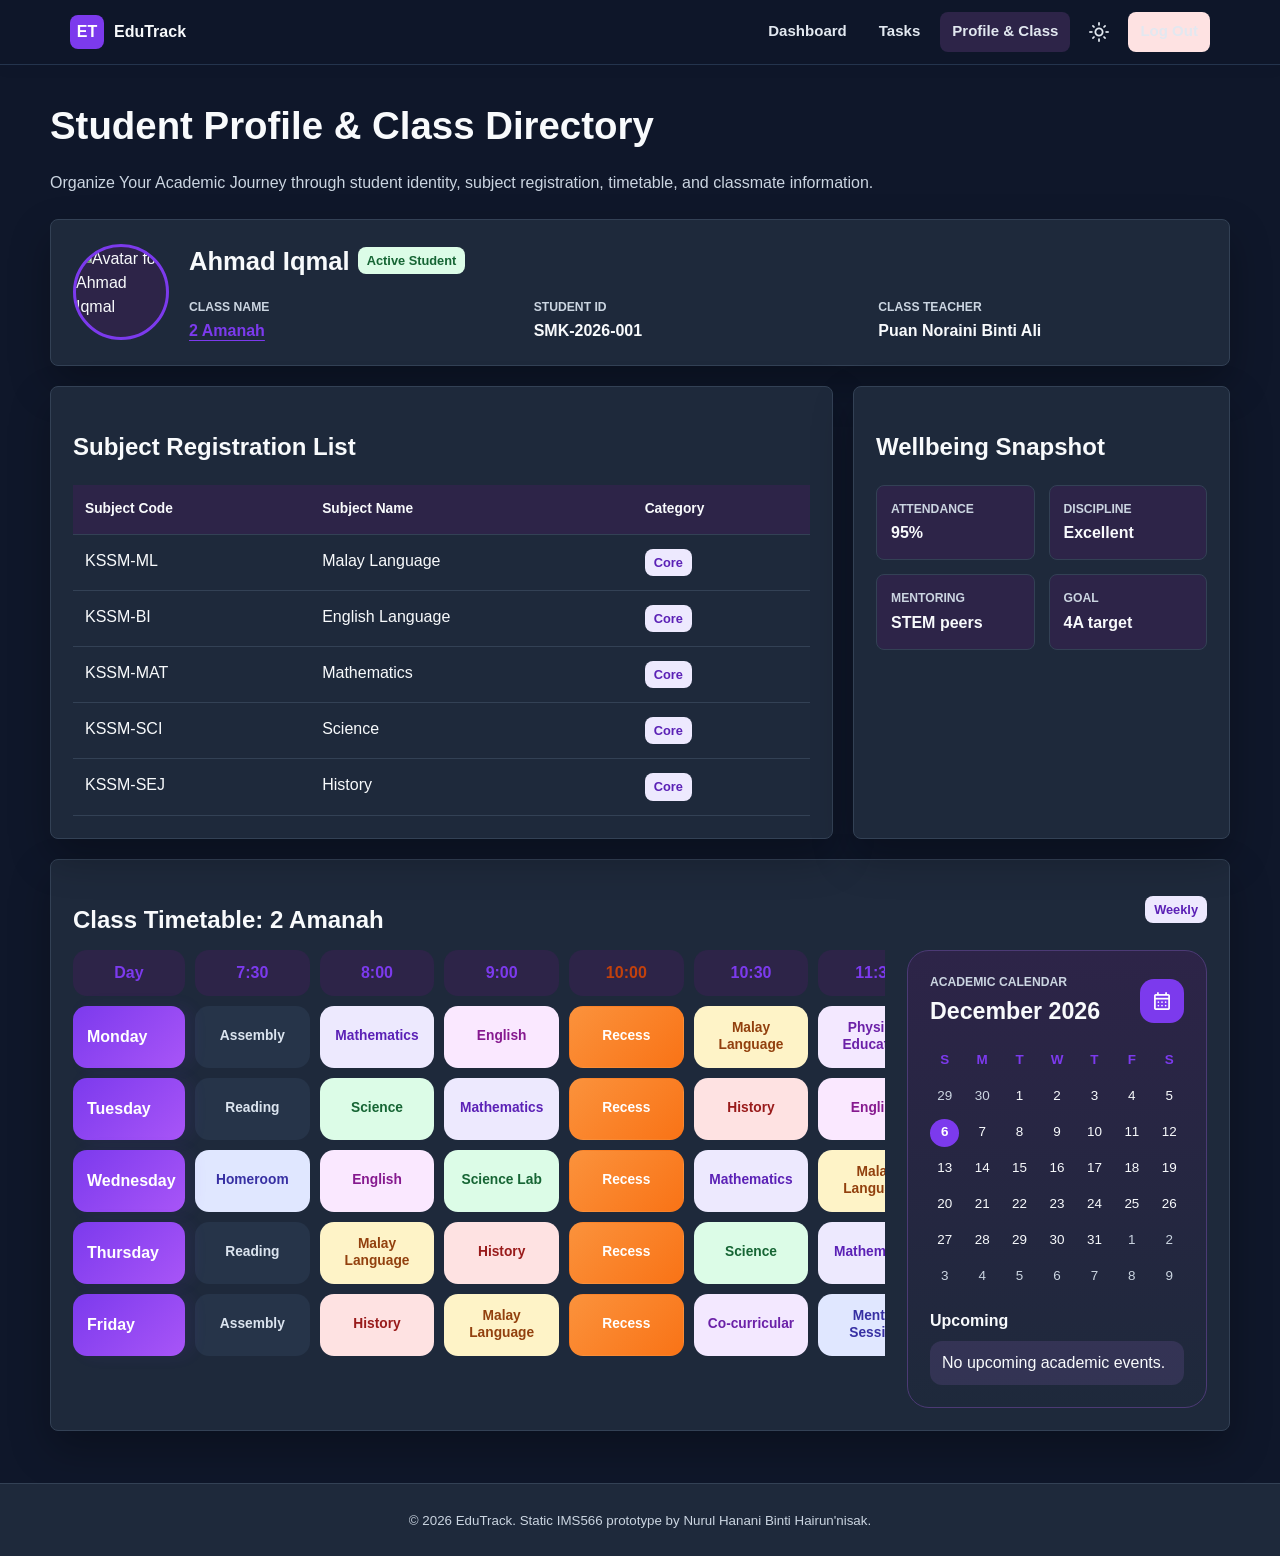
==== students.html @ fa3b0081 "Add files via upload" ====
<!DOCTYPE html>
<html lang="en">
<head>
    <meta charset="UTF-8">
    <meta name="viewport" content="width=device-width, initial-scale=1.0">
    <meta name="description" content="Student profile, subject registration, and class directory for a static productivity dashboard.">
    <title>Profile & Class | EduTrack</title>
    <link rel="preconnect" href="https://fonts.googleapis.com">
    <link rel="preconnect" href="https://fonts.gstatic.com" crossorigin>
    <link href="https://fonts.googleapis.com/css2?family=Material+Symbols+Rounded:opsz,wght,FILL,GRAD@24,500,1,0" rel="stylesheet">
    <link rel="stylesheet" href="css/style.css">
    <script defer src="js/script.js"></script>
    <script>checkAuth();</script>
</head>
<body class="app-body">
    <a class="skip-link" href="#main">Skip to content</a>
    <nav class="navbar" aria-label="Main navigation">
        <div class="nav-container">
            <a href="dashboard.html" class="nav-brand"><span class="brand-mark">ET</span> EduTrack</a>
            <button class="hamburger-toggle" id="burgerIcon" onclick="toggleMenu()" aria-label="Open navigation menu">
                <span></span><span></span><span></span>
            </button>
            <div class="nav-links" id="navLinks">
                <a href="dashboard.html" class="nav-item">Dashboard</a>
                <a href="tasks.html" class="nav-item">Tasks</a>
                <a href="students.html" class="nav-item active-link">Profile & Class</a>
                <button id="themeBtn" class="theme-toggle-btn icon-toggle" onclick="toggleTheme()" type="button" aria-label="Switch theme">
                    <span class="material-symbols-rounded">dark_mode</span>
                </button>
                <a href="#" onclick="logout()" class="nav-item logout-btn">Log Out</a>
            </div>
        </div>
    </nav>

    <main id="main" class="container">
        <header class="page-title">
            <h1>Student Profile & Class Directory</h1>
            <p class="text-muted">Organize Your Academic Journey through student identity, subject registration, timetable, and classmate information.</p>
        </header>

        <section class="card-custom mb-4">
            <div class="profile-header">
                <div class="avatar-container">
                    <img src="https://api.dicebear.com/9.x/initials/svg?seed=Ahmad%20Iqmal&backgroundColor=0f766e&textColor=ffffff" alt="Avatar for Ahmad Iqmal">
                </div>
                <div>
                    <div class="d-flex align-items-center gap-2">
                        <h2 class="profile-name">Ahmad Iqmal</h2>
                        <span class="badge badge-success">Active Student</span>
                    </div>
                    <div class="profile-meta-grid">
                        <div>
                            <span class="meta-label">Class name</span>
                            <a href="javascript:void(0)" onclick="toggleClassmates()" class="meta-value-link">2 Amanah</a>
                        </div>
                        <div>
                            <span class="meta-label">Student ID</span>
                            <span class="meta-value">SMK-2026-001</span>
                        </div>
                        <div>
                            <span class="meta-label">Class teacher</span>
                            <span class="meta-value">Puan Noraini Binti Ali</span>
                        </div>
                    </div>
                </div>
            </div>
        </section>

        <section class="grid grid-2 mb-4">
            <article class="card-custom">
                <h2>Subject Registration List</h2>
                <div class="table-wrap">
                    <table class="table-custom">
                        <thead>
                            <tr>
                                <th>Subject Code</th>
                                <th>Subject Name</th>
                                <th>Category</th>
                            </tr>
                        </thead>
                        <tbody>
                            <tr><td>KSSM-ML</td><td>Malay Language</td><td><span class="badge badge-info">Core</span></td></tr>
                            <tr><td>KSSM-BI</td><td>English Language</td><td><span class="badge badge-info">Core</span></td></tr>
                            <tr><td>KSSM-MAT</td><td>Mathematics</td><td><span class="badge badge-info">Core</span></td></tr>
                            <tr><td>KSSM-SCI</td><td>Science</td><td><span class="badge badge-info">Core</span></td></tr>
                            <tr><td>KSSM-SEJ</td><td>History</td><td><span class="badge badge-info">Core</span></td></tr>
                        </tbody>
                    </table>
                </div>
            </article>

            <aside class="card-custom">
                <h2>Wellbeing Snapshot</h2>
                <div class="registration-grid">
                    <div class="achievement-item">
                        <span class="meta-label">Attendance</span>
                        <strong>95%</strong>
                    </div>
                    <div class="achievement-item">
                        <span class="meta-label">Discipline</span>
                        <strong>Excellent</strong>
                    </div>
                    <div class="achievement-item">
                        <span class="meta-label">Mentoring</span>
                        <strong>STEM peers</strong>
                    </div>
                    <div class="achievement-item">
                        <span class="meta-label">Goal</span>
                        <strong>4A target</strong>
                    </div>
                </div>
            </aside>
        </section>

        <section class="card-custom mb-4 timetable-showcase-card">
            <div class="d-flex justify-content-between align-items-center gap-2 mb-3">
                <h2 class="mb-0">Class Timetable: 2 Amanah</h2>
                <span class="badge badge-info">Weekly</span>
            </div>
            <div class="timetable-showcase">
                <div class="schedule-scroll" aria-label="Weekly class schedule with days on the left and times on top">
                    <div class="schedule-board">
                        <div class="schedule-corner">Day</div>
                        <div class="time-slot">7:30</div>
                        <div class="time-slot">8:00</div>
                        <div class="time-slot">9:00</div>
                        <div class="time-slot recess-time">10:00</div>
                        <div class="time-slot">10:30</div>
                        <div class="time-slot">11:30</div>

                        <div class="day-label">Monday</div>
                        <div class="schedule-block assembly">Assembly</div>
                        <div class="schedule-block math">Mathematics</div>
                        <div class="schedule-block english">English</div>
                        <div class="schedule-block recess">Recess</div>
                        <div class="schedule-block bm">Malay Language</div>
                        <div class="schedule-block koko">Physical Education</div>

                        <div class="day-label">Tuesday</div>
                        <div class="schedule-block reading">Reading</div>
                        <div class="schedule-block science">Science</div>
                        <div class="schedule-block math">Mathematics</div>
                        <div class="schedule-block recess">Recess</div>
                        <div class="schedule-block history">History</div>
                        <div class="schedule-block english">English</div>

                        <div class="day-label">Wednesday</div>
                        <div class="schedule-block mentor">Homeroom</div>
                        <div class="schedule-block english">English</div>
                        <div class="schedule-block science">Science Lab</div>
                        <div class="schedule-block recess">Recess</div>
                        <div class="schedule-block math">Mathematics</div>
                        <div class="schedule-block bm">Malay Language</div>

                        <div class="day-label">Thursday</div>
                        <div class="schedule-block reading">Reading</div>
                        <div class="schedule-block bm">Malay Language</div>
                        <div class="schedule-block history">History</div>
                        <div class="schedule-block recess">Recess</div>
                        <div class="schedule-block science">Science</div>
                        <div class="schedule-block math">Mathematics</div>

                        <div class="day-label">Friday</div>
                        <div class="schedule-block assembly">Assembly</div>
                        <div class="schedule-block history">History</div>
                        <div class="schedule-block bm">Malay Language</div>
                        <div class="schedule-block recess">Recess</div>
                        <div class="schedule-block koko">Co-curricular</div>
                        <div class="schedule-block mentor">Mentor Session</div>
                    </div>
                </div>

                <aside class="calendar-widget" aria-label="Dynamic academic calendar widget">
                    <div class="calendar-widget-header">
                        <div>
                            <span class="meta-label">Academic Calendar</span>
                            <h3 id="calendarMonthLabel">Calendar</h3>
                        </div>
                        <span class="material-symbols-rounded">calendar_month</span>
                    </div>
                    <div id="calendarGrid" class="calendar-grid"></div>
                    <div id="todayAgenda" class="today-agenda">
                        <h4>Upcoming</h4>
                    </div>
                </aside>
            </div>
        </section>

        <section id="classmates-section" class="card-custom" hidden>
            <div class="d-flex justify-content-between align-items-center gap-2 mb-3">
                <h2 class="mb-0">Classmates Directory: 2 Amanah</h2>
                <button onclick="toggleClassmates()" class="btn btn-secondary" type="button">Hide list</button>
            </div>
            <div class="table-wrap">
                <table class="table-custom">
                    <thead>
                        <tr>
                            <th>Student ID</th>
                            <th>Full Name</th>
                            <th>Class Role</th>
                        </tr>
                    </thead>
                    <tbody>
                        <tr><td>SMK-2026-001</td><td>Ahmad Iqmal Bin Azman</td><td>Student</td></tr>
                        <tr><td>SMK-2026-008</td><td>Ahmad Zaki Bin Md Noor</td><td>Class Monitor</td></tr>
                        <tr><td>SMK-2026-014</td><td>Farah Aliah Binti Razali</td><td>Assistant Monitor</td></tr>
                        <tr><td>SMK-2026-021</td><td>Muhammad Harith Bin Ishak</td><td>Student</td></tr>
                    </tbody>
                </table>
            </div>
        </section>
    </main>

    <footer>
        <small>&copy; 2026 EduTrack. Static IMS566 prototype by Nurul Hanani Binti Hairun'nisak.</small>
    </footer>
</body>
</html>
---- css/style.css ----
/* IMS566 Individual Project - EduTrack */
:root {
    color-scheme: light;
    --primary: #7c3aed;
    --primary-dark: #5b21b6;
    --accent: #f59e0b;
    --success: #10b981;
    --warning: #f59e0b;
    --danger: #dc2626;
    --info: #7c3aed;
    --bg: #f5f7fb;
    --surface: #ffffff;
    --surface-soft: #f3efff;
    --text: #172033;
    --muted: #64748b;
    --border: #d9e2ec;
    --shadow: 0 10px 30px rgba(15, 23, 42, 0.08);
    --radius: 8px;
    --container: 1180px;
}

[data-theme="dark"] {
    color-scheme: dark;
    --bg: #0f172a;
    --surface: #1e293b;
    --surface-soft: #2d2448;
    --text: #f8fafc;
    --muted: #cbd5e1;
    --border: #334155;
    --shadow: 0 18px 40px rgba(0, 0, 0, 0.28);
}

* {
    box-sizing: border-box;
}

body {
    min-height: 100vh;
    margin: 0;
    background: var(--bg);
    color: var(--text);
    font-family: "Segoe UI", Arial, sans-serif;
    line-height: 1.5;
}

body.app-body {
    display: flex;
    flex-direction: column;
}

a {
    color: inherit;
}

.skip-link {
    position: absolute;
    left: -999px;
    top: 8px;
    z-index: 2000;
    padding: 10px 14px;
    background: var(--text);
    color: var(--surface);
    text-decoration: none;
    border-radius: var(--radius);
}

.skip-link:focus {
    left: 12px;
}

.login-body {
    min-height: 100vh;
    display: grid;
    place-items: center;
    padding: 24px;
    background: #161129;
}

.simple-login-card {
    width: min(526px, 100%);
    min-height: 680px;
    padding: 60px;
    border-radius: 28px;
    background: #f8fafc;
    color: #242931;
    box-shadow: 0 28px 70px rgba(0, 0, 0, 0.28);
}

.login-icon {
    width: 80px;
    height: 80px;
    display: grid;
    place-items: center;
    margin: 0 auto 22px;
    border-radius: 50%;
    background: #ede9fe;
    color: #7c3aed;
}

.login-icon .material-symbols-rounded {
    font-size: 38px;
}

.simple-login-card h1 {
    margin: 0;
    text-align: center;
    font-size: 2.2rem;
    line-height: 1.1;
}

.login-subtitle {
    margin: 10px 0 44px;
    text-align: center;
    color: #5f6671;
}

.login-form {
    display: grid;
    gap: 20px;
}

.form-group {
    margin-top: 18px;
}

.form-label {
    display: block;
    margin-bottom: 6px;
    font-size: 0.9rem;
    font-weight: 700;
    color: #6b7280;
}

.form-control {
    width: 100%;
    min-height: 62px;
    padding: 14px 20px;
    border: 1px solid #dbe4ef;
    border-radius: 14px;
    background: #ffffff;
    color: #242931;
    font: inherit;
    font-size: 1.1rem;
}

.form-control:focus {
    outline: 3px solid rgba(15, 118, 110, 0.18);
    border-color: var(--primary);
}

.helper-text,
.text-muted {
    color: var(--muted);
}

.error-text {
    min-height: 22px;
    color: var(--danger);
    font-weight: 700;
    margin: 14px 0 0;
}

.btn {
    display: inline-flex;
    align-items: center;
    justify-content: center;
    gap: 8px;
    min-height: 58px;
    padding: 10px 16px;
    border: 1px solid transparent;
    border-radius: var(--radius);
    cursor: pointer;
    font: inherit;
    font-weight: 700;
    text-decoration: none;
}

.btn-primary {
    background: linear-gradient(135deg, #7c3aed, #c084fc);
    color: #ffffff;
}

.btn-primary:hover {
    background: var(--primary-dark);
}

.btn-secondary {
    background: var(--surface-soft);
    color: var(--text);
    border-color: var(--border);
}

.btn-link {
    color: var(--primary);
    font-weight: 700;
    text-decoration: none;
}

.login-divider {
    height: 1px;
    margin: 52px 0 14px;
    background: #dbe4ef;
}

.register-line {
    margin: 0;
    text-align: center;
    color: #666d78;
}

.register-line a {
    color: #7c3aed;
    font-weight: 800;
    text-decoration: none;
}

.navbar {
    position: sticky;
    top: 0;
    z-index: 1000;
    background: var(--surface);
    border-bottom: 1px solid var(--border);
    box-shadow: 0 4px 14px rgba(15, 23, 42, 0.04);
}

.nav-container {
    max-width: var(--container);
    margin: 0 auto;
    padding: 12px 20px;
    display: flex;
    align-items: center;
    justify-content: space-between;
    gap: 16px;
}

.nav-brand {
    display: flex;
    align-items: center;
    gap: 10px;
    color: var(--primary);
    font-weight: 800;
    text-decoration: none;
}

.brand-mark {
    width: 34px;
    height: 34px;
    display: grid;
    place-items: center;
    border-radius: var(--radius);
    background: var(--primary);
    color: #ffffff;
}

.nav-links {
    display: flex;
    align-items: center;
    gap: 8px;
}

.nav-item,
.theme-toggle-btn {
    min-height: 40px;
    padding: 8px 12px;
    border-radius: var(--radius);
    color: var(--text);
    text-decoration: none;
    font-weight: 700;
    font-size: 0.94rem;
    border: 0;
    background: transparent;
    cursor: pointer;
}

.icon-toggle {
    width: 42px;
    padding: 0;
    display: inline-grid;
    place-items: center;
}

.material-symbols-rounded {
    font-size: 22px;
    line-height: 1;
}

.inline-icon {
    margin-right: 8px;
    vertical-align: -4px;
}

.nav-item:hover,
.theme-toggle-btn:hover,
.active-link {
    background: var(--surface-soft);
    color: var(--primary);
}

.logout-btn {
    background: #fee2e2;
    color: #991b1b;
}

.hamburger-toggle {
    display: none;
    width: 42px;
    height: 42px;
    border: 1px solid var(--border);
    border-radius: var(--radius);
    background: var(--surface);
    cursor: pointer;
}

.hamburger-toggle span {
    display: block;
    width: 20px;
    height: 2px;
    margin: 4px auto;
    background: var(--text);
}

.container {
    width: min(var(--container), calc(100% - 40px));
    margin: 32px auto;
    flex: 1;
}

.dashboard-page {
    background:
        radial-gradient(circle at top left, rgba(124, 58, 237, 0.12), transparent 28rem),
        var(--bg);
}

[data-theme="dark"] .navbar {
    background: rgba(15, 23, 42, 0.92);
    backdrop-filter: blur(16px);
    border-bottom-color: #24344d;
}

[data-theme="dark"] .nav-brand {
    color: #f8fafc;
}

[data-theme="dark"] .nav-item,
[data-theme="dark"] .theme-toggle-btn {
    color: #e2e8f0;
}

[data-theme="dark"] .dashboard-page .page-title h1,
[data-theme="dark"] .dashboard-page .page-title p {
    color: #f8fafc;
}

.floating-panel {
    position: relative;
    overflow: hidden;
    background: var(--surface);
    color: var(--text);
    border-color: var(--border);
    border-left: 5px solid #8b5cf6;
    box-shadow: var(--shadow);
}

.floating-panel::before {
    content: "";
    position: absolute;
    inset: 0;
    pointer-events: none;
    background: linear-gradient(135deg, rgba(124, 58, 237, 0.08), transparent 34%);
}

.floating-panel .text-muted,
.floating-panel .metric-label {
    color: var(--muted);
}

[data-theme="dark"] .floating-panel {
    background: #1e293b;
    color: #ffffff;
    border-color: #334155;
    box-shadow: 0 22px 55px rgba(0, 0, 0, 0.28);
}

[data-theme="dark"] .floating-panel .text-muted,
[data-theme="dark"] .floating-panel .metric-label {
    color: #e2e8f0;
}

.accent-blue {
    border-left-color: #8b5cf6;
}

.accent-green {
    border-left-color: #10b981;
}

.accent-orange {
    border-left-color: #f59e0b;
}

.page-title {
    margin-bottom: 24px;
}

.page-title h1,
.page-title h2 {
    margin: 0 0 8px;
    font-size: clamp(1.7rem, 3vw, 2.45rem);
    letter-spacing: 0;
}

.grid {
    display: grid;
    gap: 20px;
}

.grid-3 {
    grid-template-columns: repeat(3, minmax(0, 1fr));
}

.grid-2 {
    grid-template-columns: minmax(0, 1.35fr) minmax(280px, 0.65fr);
}

.card-custom {
    background: var(--surface);
    border: 1px solid var(--border);
    border-radius: var(--radius);
    padding: 22px;
    box-shadow: var(--shadow);
}

.metric-label {
    margin: 0 0 8px;
    color: var(--muted);
    font-weight: 700;
}

.stat-number {
    margin: 0;
    font-size: clamp(1.7rem, 3vw, 2.4rem);
    line-height: 1.1;
    font-weight: 800;
}

.stat-blue {
    color: #7c3aed;
}

.stat-green {
    color: #10b981;
}

.stat-orange {
    color: #f59e0b;
}

.countdown-banner {
    background: linear-gradient(135deg, #7c3aed, #a855f7);
    color: #ffffff;
    box-shadow: var(--shadow);
    border-left: 0;
}

.countdown-flex-wrapper {
    display: flex;
    justify-content: space-between;
    gap: 22px;
    align-items: center;
}

.countdown-title {
    margin: 0 0 4px;
    font-size: 1.1rem;
}

.countdown-subtitle {
    margin: 0;
    color: rgba(255, 255, 255, 0.82);
}

.countdown-timer-display {
    display: grid;
    grid-template-columns: repeat(4, 72px);
    gap: 10px;
}

.countdown-unit {
    text-align: center;
}

.countdown-box {
    display: block;
    padding: 10px 6px;
    border-radius: 12px;
    background: rgba(255, 255, 255, 0.2);
    font-size: 1.35rem;
    font-weight: 800;
}

.countdown-label {
    display: block;
    margin-top: 5px;
    color: rgba(255, 255, 255, 0.78);
}

.table-wrap {
    overflow-x: auto;
}

.table-custom {
    width: 100%;
    border-collapse: collapse;
    min-width: 660px;
}

.table-custom th,
.table-custom td {
    padding: 14px 12px;
    border-bottom: 1px solid var(--border);
    text-align: left;
    vertical-align: top;
}

.table-custom th {
    background: var(--surface-soft);
    color: var(--text);
    font-size: 0.86rem;
}

.floating-panel .table-custom th {
    background: transparent;
    color: var(--text);
}

.floating-panel .table-custom td,
.floating-panel .table-custom th {
    border-bottom-color: var(--border);
}

[data-theme="dark"] .floating-panel .table-custom th {
    color: #e2e8f0;
}

[data-theme="dark"] .floating-panel .table-custom td,
[data-theme="dark"] .floating-panel .table-custom th {
    border-bottom-color: #3b4b63;
}

.table-custom tr:hover td {
    background: rgba(15, 118, 110, 0.05);
}

.badge {
    display: inline-flex;
    align-items: center;
    min-height: 26px;
    padding: 4px 9px;
    border-radius: var(--radius);
    font-size: 0.8rem;
    font-weight: 800;
    white-space: nowrap;
}

.badge-success {
    background: #dcfce7;
    color: #166534;
}

.badge-warning {
    background: #fef3c7;
    color: #92400e;
}

.badge-info {
    background: #ede9fe;
    color: #5b21b6;
}

.badge-danger {
    background: #fee2e2;
    color: #991b1b;
}

.progress-container {
    height: 12px;
    border-radius: 999px;
    overflow: hidden;
    background: var(--surface-soft);
}

.progress-bar {
    height: 100%;
    border-radius: 999px;
    background: linear-gradient(90deg, #7c3aed, #c084fc);
}

.chart-box {
    position: relative;
    height: 210px;
}

.achievement-list,
.task-summary {
    display: grid;
    gap: 14px;
}

.achievement-item,
.task-card {
    padding: 14px;
    border: 1px solid var(--border);
    border-radius: var(--radius);
    background: var(--surface-soft);
}

.floating-panel .achievement-item,
.mini-insight {
    background: var(--surface-soft);
    border-color: var(--border);
}

[data-theme="dark"] .floating-panel .achievement-item,
[data-theme="dark"] .mini-insight {
    background: rgba(15, 23, 42, 0.38);
    border-color: #3b4b63;
}

.mentor-card {
    display: grid;
    align-content: start;
    gap: 16px;
}

.mini-insight {
    display: flex;
    gap: 12px;
    align-items: center;
    padding: 14px;
    border: 1px solid var(--border);
    border-radius: var(--radius);
}

.mini-insight .material-symbols-rounded {
    color: #a855f7;
    font-size: 30px;
}

.task-overview-grid {
    grid-template-columns: minmax(0, 1.3fr) minmax(280px, 0.7fr);
    align-items: stretch;
}

.task-distribution-card .chart-box {
    height: 330px;
}

.completion-card {
    display: grid;
    align-content: center;
}

.completion-rate {
    font-size: clamp(4rem, 8vw, 7rem);
    letter-spacing: 0;
}

.task-actions {
    display: flex;
    gap: 8px;
}

.icon-action {
    width: 34px;
    height: 34px;
    display: inline-grid;
    place-items: center;
    border: 0;
    border-radius: 50%;
    cursor: pointer;
    color: #ffffff;
}

.icon-action.success {
    background: #16a34a;
}

.icon-action.danger {
    background: #dc2626;
}

.icon-action.neutral {
    background: #64748b;
}

.task-row-completed td {
    background: rgba(22, 163, 74, 0.08);
}

.task-row-completed td:first-child {
    text-decoration: line-through;
    color: var(--muted);
}

.task-row-missed td {
    background: rgba(220, 38, 38, 0.08);
}

.subject-chip {
    display: inline-flex;
    min-height: 30px;
    align-items: center;
    padding: 5px 10px;
    border-radius: 999px;
    font-weight: 800;
    font-size: 0.82rem;
    white-space: nowrap;
}

.subject-chip.math {
    background: #ede9fe;
    color: #5b21b6;
}

.subject-chip.science {
    background: #dcfce7;
    color: #166534;
}

.subject-chip.english {
    background: #fae8ff;
    color: #86198f;
}

.subject-chip.bm {
    background: #fef3c7;
    color: #92400e;
}

.subject-chip.history {
    background: #fee2e2;
    color: #991b1b;
}

.subject-chip.koko {
    background: #f3e8ff;
    color: #6b21a8;
}

.subject-chip.mentor {
    background: #ede9fe;
    color: #5b21b6;
}

.timetable-showcase-card {
    overflow: hidden;
}

.timetable-showcase {
    display: grid;
    grid-template-columns: minmax(0, 1fr) 300px;
    gap: 22px;
    align-items: stretch;
}

.schedule-scroll {
    overflow-x: auto;
    padding-bottom: 6px;
}

.schedule-board {
    min-width: 860px;
    display: grid;
    grid-template-columns: 112px repeat(6, minmax(108px, 1fr));
    gap: 10px;
}

.schedule-corner,
.time-slot,
.day-label,
.schedule-block {
    min-height: 62px;
    display: flex;
    align-items: center;
    justify-content: center;
    border-radius: 14px;
    text-align: center;
}

.schedule-corner,
.time-slot {
    min-height: 46px;
    background: var(--surface-soft);
    color: var(--primary);
    font-weight: 900;
}

.recess-time {
    background: #fff7ed;
    color: #c2410c;
}

.day-label {
    position: sticky;
    left: 0;
    z-index: 2;
    justify-content: flex-start;
    padding: 0 14px;
    background: linear-gradient(135deg, #7c3aed, #a855f7);
    color: #ffffff;
    font-weight: 900;
    box-shadow: 8px 0 16px rgba(124, 58, 237, 0.08);
}

.schedule-block {
    padding: 10px;
    border: 1px solid transparent;
    font-size: 0.86rem;
    font-weight: 800;
    line-height: 1.2;
}

.schedule-block.math {
    background: #ede9fe;
    color: #5b21b6;
}

.schedule-block.science {
    background: #dcfce7;
    color: #166534;
}

.schedule-block.english {
    background: #fae8ff;
    color: #86198f;
}

.schedule-block.bm {
    background: #fef3c7;
    color: #92400e;
}

.schedule-block.history {
    background: #fee2e2;
    color: #991b1b;
}

.schedule-block.koko {
    background: #f3e8ff;
    color: #6b21a8;
}

.schedule-block.mentor {
    background: #e0e7ff;
    color: #3730a3;
}

.schedule-block.assembly,
.schedule-block.reading {
    background: #f1f5f9;
    color: #475569;
}

.schedule-block.recess {
    background: linear-gradient(135deg, #fb923c, #f97316);
    color: #ffffff;
}

.calendar-widget {
    display: grid;
    align-content: start;
    gap: 18px;
    padding: 22px;
    border-radius: 22px;
    background: linear-gradient(180deg, #fff7fb, #faf5ff);
    border: 1px solid #eadcff;
}

.calendar-widget-header {
    display: flex;
    justify-content: space-between;
    gap: 14px;
    align-items: center;
}

.calendar-widget-header h3 {
    margin: 2px 0 0;
    font-size: 1.45rem;
}

.calendar-widget-header .material-symbols-rounded {
    width: 44px;
    height: 44px;
    display: grid;
    place-items: center;
    border-radius: 14px;
    background: #7c3aed;
    color: #ffffff;
}

.calendar-grid {
    display: grid;
    grid-template-columns: repeat(7, 1fr);
    gap: 8px;
    text-align: center;
}

.calendar-grid span,
.calendar-grid em {
    min-width: 28px;
    min-height: 28px;
    display: grid;
    place-items: center;
    border-radius: 50%;
    font-style: normal;
    font-size: 0.84rem;
}

.calendar-grid .calendar-day-label {
    color: var(--primary);
    font-weight: 900;
}

.calendar-grid em {
    color: #cbd5e1;
}

.calendar-grid .today {
    background: #7c3aed;
    color: #ffffff;
    font-weight: 900;
}

.calendar-grid .event-day {
    background: #fef3c7;
    color: #92400e;
    font-weight: 900;
}

.today-agenda {
    display: grid;
    gap: 8px;
}

.today-agenda h4,
.today-agenda p {
    margin: 0;
}

.today-agenda p {
    padding: 10px 12px;
    border-radius: 12px;
    background: rgba(124, 58, 237, 0.08);
    color: var(--text);
}

[data-theme="dark"] .calendar-widget {
    background: linear-gradient(180deg, #2d2448, #1e293b);
    border-color: #4c3a75;
}

[data-theme="dark"] .schedule-corner,
[data-theme="dark"] .time-slot {
    background: #2d2448;
}

[data-theme="dark"] .schedule-block.assembly,
[data-theme="dark"] .schedule-block.reading {
    background: #263449;
    color: #dbe4ef;
}

[data-theme="dark"] .today-agenda p {
    background: rgba(192, 132, 252, 0.12);
    color: #f8fafc;
}

.achievement-item h3,
.task-card h3 {
    margin: 8px 0 2px;
    font-size: 1rem;
}

.profile-header {
    display: grid;
    grid-template-columns: auto 1fr;
    gap: 20px;
    align-items: center;
}

.avatar-container {
    width: 96px;
    height: 96px;
    display: grid;
    place-items: center;
    border-radius: 50%;
    background: var(--surface-soft);
    border: 3px solid var(--primary);
    overflow: hidden;
}

.avatar-container img {
    width: 100%;
    height: 100%;
    object-fit: cover;
}

.profile-name {
    margin: 0;
    font-size: 1.6rem;
}

.profile-meta-grid {
    display: grid;
    grid-template-columns: repeat(3, minmax(0, 1fr));
    gap: 16px;
    margin-top: 18px;
}

.meta-label {
    display: block;
    margin-bottom: 3px;
    color: var(--muted);
    font-size: 0.76rem;
    font-weight: 800;
    text-transform: uppercase;
}

.meta-value,
.meta-value-link {
    color: var(--text);
    font-weight: 800;
}

.meta-value-link {
    color: var(--primary);
    text-decoration: underline;
    text-underline-offset: 4px;
}

.registration-grid {
    display: grid;
    grid-template-columns: repeat(2, minmax(0, 1fr));
    gap: 14px;
}

footer {
    margin-top: auto;
    padding: 24px 20px;
    text-align: center;
    color: var(--muted);
    background: var(--surface);
    border-top: 1px solid var(--border);
}

.d-flex {
    display: flex;
}

.justify-content-between {
    justify-content: space-between;
}

.align-items-center {
    align-items: center;
}

.gap-2 {
    gap: 8px;
}

.mt-2 {
    margin-top: 8px;
}

.mt-3 {
    margin-top: 12px;
}

.mt-4 {
    margin-top: 20px;
}

.mb-0 {
    margin-bottom: 0;
}

.mb-3 {
    margin-bottom: 12px;
}

.mb-4 {
    margin-bottom: 20px;
}

.w-100 {
    width: 100%;
}

.text-center {
    text-align: center;
}

@media (max-width: 900px) {
    .login-shell,
    .grid-2,
    .grid-3,
    .task-overview-grid,
    .registration-grid,
    .profile-meta-grid {
        grid-template-columns: 1fr;
    }

    .countdown-flex-wrapper {
        align-items: flex-start;
        flex-direction: column;
    }

    .timetable-showcase {
        grid-template-columns: 1fr;
    }

    .calendar-widget {
        max-width: 420px;
    }
}

@media (max-width: 720px) {
    .hamburger-toggle {
        display: block;
    }

    .nav-container {
        align-items: flex-start;
        flex-wrap: wrap;
    }

    .nav-links {
        display: none;
        width: 100%;
        flex-direction: column;
        align-items: stretch;
        padding-top: 12px;
    }

    .nav-links.open {
        display: flex;
    }

    .nav-item,
    .theme-toggle-btn {
        width: 100%;
        text-align: left;
    }

    .container {
        width: min(100% - 28px, var(--container));
        margin-top: 22px;
    }

    .login-body {
        padding: 14px;
    }

    .simple-login-card {
        min-height: auto;
        padding: 34px 24px;
        border-radius: 22px;
    }

    .countdown-timer-display {
        width: 100%;
        grid-template-columns: repeat(2, minmax(0, 1fr));
    }

    .task-distribution-card .chart-box {
        height: 260px;
    }

    .completion-rate {
        font-size: clamp(3.5rem, 18vw, 5.5rem);
    }

    .profile-header {
        grid-template-columns: 1fr;
        text-align: center;
    }

    .schedule-board {
        min-width: 760px;
        grid-template-columns: 96px repeat(6, minmax(96px, 1fr));
        gap: 8px;
    }

    .schedule-corner,
    .time-slot,
    .day-label,
    .schedule-block {
        min-height: 54px;
        border-radius: 12px;
    }

    .schedule-block {
        font-size: 0.78rem;
    }

    .calendar-widget {
        max-width: none;
        padding: 18px;
        border-radius: 18px;
    }

    .avatar-container {
        margin: 0 auto;
    }
}
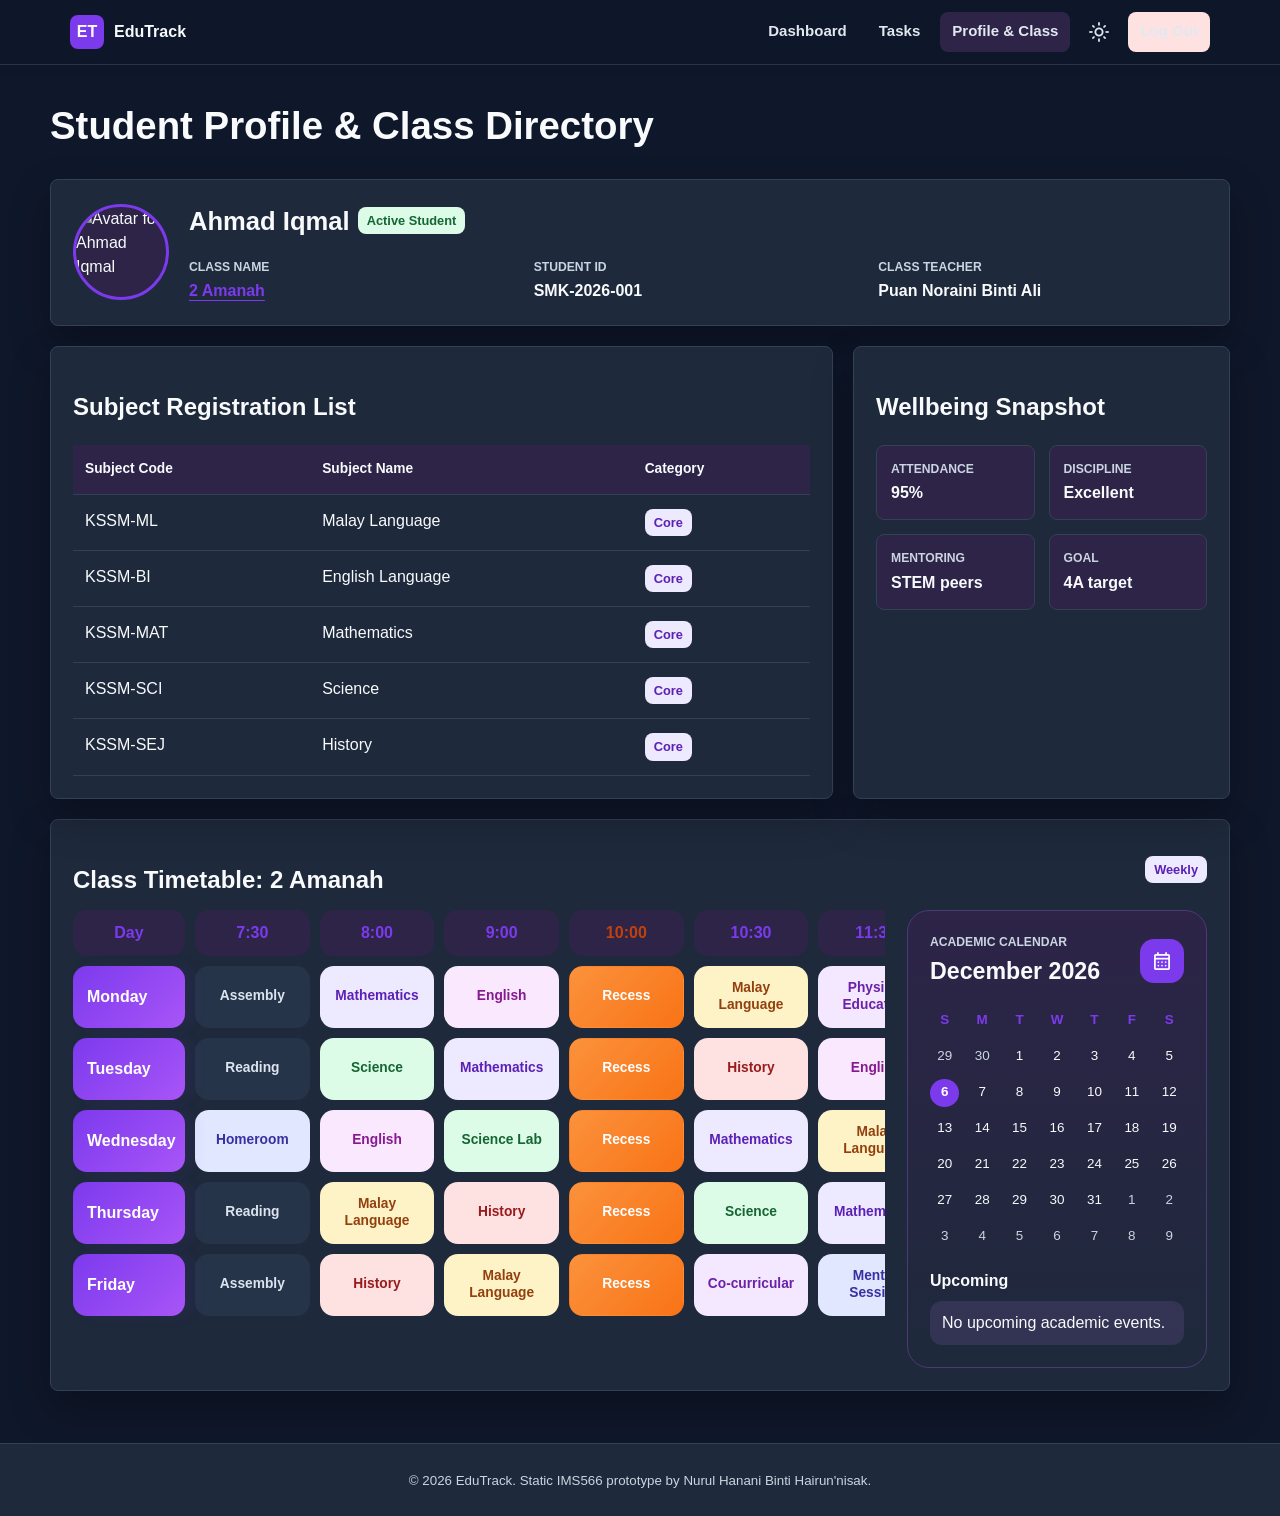
==== commit abafa4d8: "Update students.html" ====
--- a/students.html
+++ b/students.html
@@ -35,7 +35,6 @@
     <main id="main" class="container">
         <header class="page-title">
             <h1>Student Profile & Class Directory</h1>
-            <p class="text-muted">Organize Your Academic Journey through student identity, subject registration, timetable, and classmate information.</p>
         </header>
 
         <section class="card-custom mb-4">
